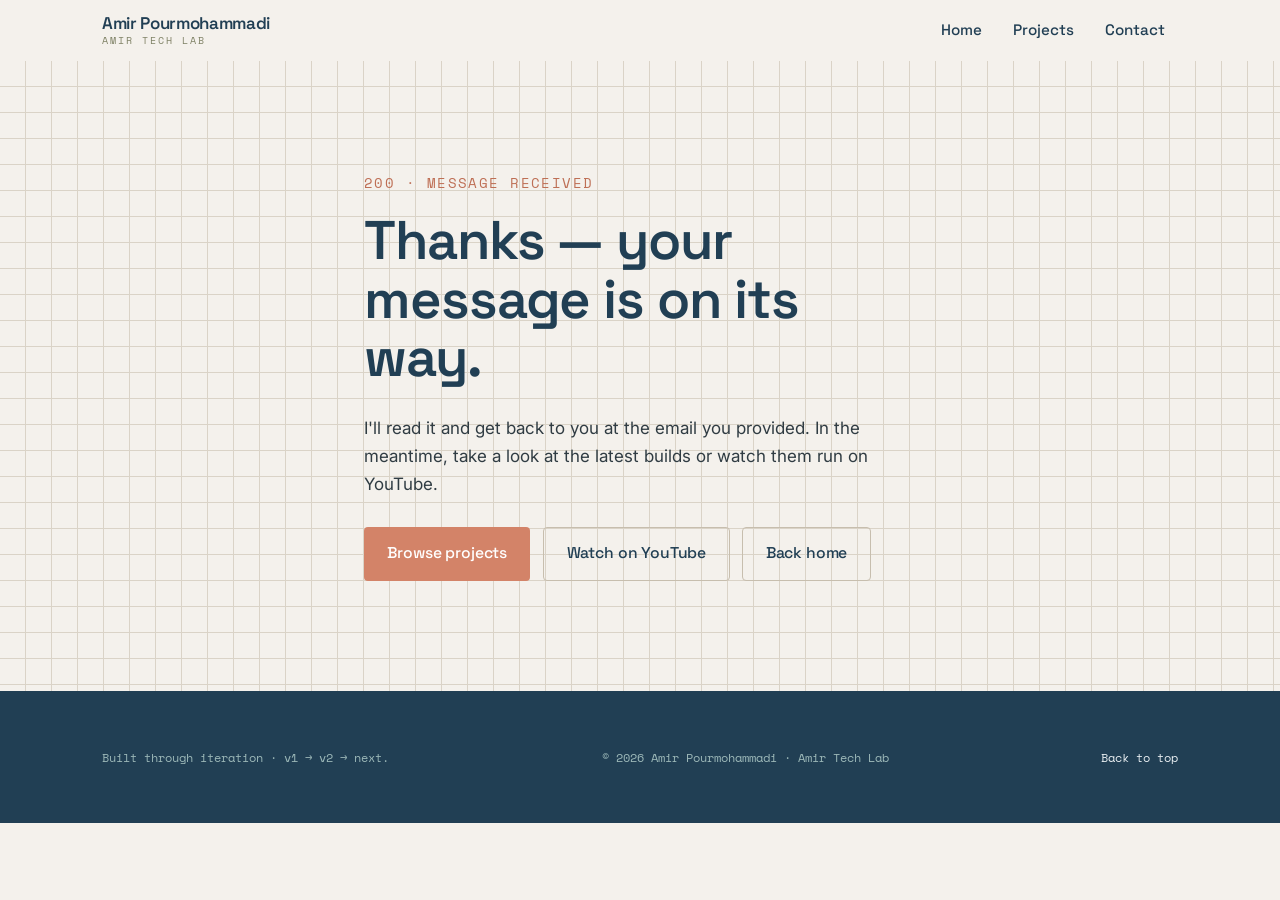
==== thank-you.html @ 1a4caf3c "Add files via upload" ====
<!DOCTYPE html>
<html lang="en">
<head>
  <meta charset="UTF-8" />
  <meta name="viewport" content="width=device-width, initial-scale=1.0" />
  <title>Message sent · Amir Tech Lab</title>
  <meta name="description" content="Thanks — your message was sent to Amir Pourmohammadi (Amir Tech Lab)." />
  <meta name="robots" content="noindex" />
  <link rel="icon" href="favicon.svg" type="image/svg+xml" />
  <link rel="icon" href="favicon.ico" sizes="any" />
  <link rel="preconnect" href="https://fonts.googleapis.com" />
  <link rel="preconnect" href="https://fonts.gstatic.com" crossorigin />
  <link href="https://fonts.googleapis.com/css2?family=Space+Grotesk:wght@400;500;600;700&family=Space+Mono:wght@400;700&family=Inter:wght@400;500;600&display=swap" rel="stylesheet" />
  <link rel="stylesheet" href="styles.css" />
</head>
<body>
  <header class="site-header" id="top">
    <div class="container nav">
      <a class="brand" href="index.html" aria-label="Amir Pourmohammadi — Amir Tech Lab, home">
        <span class="brand__name">Amir Pourmohammadi</span>
        <span class="brand__tag">Amir Tech Lab</span>
      </a>
      <nav aria-label="Primary">
        <ul class="nav__links">
          <li><a class="nav__link" href="index.html">Home</a></li>
          <li><a class="nav__link" href="index.html#projects">Projects</a></li>
          <li><a class="nav__link" href="index.html#contact">Contact</a></li>
        </ul>
      </nav>
    </div>
  </header>

  <main id="main" class="status-page grid-paper">
    <div class="container status-page__inner">
      <p class="code">200 · MESSAGE RECEIVED</p>
      <h1>Thanks — your message is on its way.</h1>
      <p>I'll read it and get back to you at the email you provided. In the meantime, take a look at the latest builds or watch them run on YouTube.</p>
      <div class="actions">
        <a class="btn btn--accent" href="index.html#projects">Browse projects</a>
        <a class="btn btn--ghost" href="https://www.youtube.com/@amirduino" target="_blank" rel="noopener">Watch on YouTube</a>
        <a class="btn btn--ghost" href="index.html">Back home</a>
      </div>
    </div>
  </main>

  <footer class="site-footer">
    <div class="container">
      <div class="footer__bottom" style="border-top:0;margin-top:0;padding-top:0">
        <span>Built through iteration · v1 → v2 → next.</span>
        <span>© <span id="year">2026</span> Amir Pourmohammadi · Amir Tech Lab</span>
        <a class="to-top" href="#top">Back to top</a>
      </div>
    </div>
  </footer>
  <script src="script.js"></script>
</body>
</html>
---- styles.css ----
/* ==========================================================================
   Amir Pourmohammadi · Amir Tech Lab — Portfolio styles
   --------------------------------------------------------------------------
   PALETTE: "A — Coastal Engineering Lab"
   To switch palettes later, edit the --c-* variables in :root below.
   One dominant color (Off-White bg + Ocean Blue), one secondary (Aqua Mist),
   one restrained accent (Coral). Nothing else fights for attention.
   ========================================================================== */

:root {
  /* ---- Palette A colors (edit these to re-theme the whole site) ---- */
  --c-off-white: #F4F1EC;   /* main background */
  --c-ocean:     #213F54;   /* headings, nav, strong text */
  --c-slate:     #303C43;   /* body text */
  --c-aqua:      #9CB8B8;   /* secondary / quiet surfaces & lines */
  --c-coral:     #D38368;   /* accent: buttons, active states (use sparingly) */
  --c-sand:      #D6C1AF;   /* warm surface tint */
  --c-olive:     #7F8266;   /* muted labels */
  --c-lilac:     #ADA0BD;   /* optional rare detail */

  /* ---- Derived / functional tokens ---- */
  --bg:           var(--c-off-white);
  --bg-panel:     #FBFAF6;
  --bg-sunk:      #ECE7DE;
  --text:         var(--c-slate);
  --text-strong:  var(--c-ocean);
  --line:         #DAD3C7;
  --line-strong:  #C7BEAE;
  --accent:       var(--c-coral);
  --accent-deep:  #BE6F55;

  /* ---- Type ---- */
  --font-display: "Space Grotesk", "Segoe UI", system-ui, -apple-system, sans-serif;
  --font-body:    "Inter", system-ui, -apple-system, "Segoe UI", Helvetica, Arial, sans-serif;
  --font-mono:    "Space Mono", ui-monospace, "SF Mono", "Cascadia Mono", Menlo, monospace;

  /* ---- Scale & rhythm ---- */
  --maxw: 1140px;
  --gap: clamp(1rem, 2vw, 1.75rem);
  --section-pad: clamp(3.5rem, 8vw, 6.5rem);
  --radius: 4px;          /* deliberately small — engineering, not glassy */
  --radius-lg: 8px;
  --shadow: 0 1px 2px rgba(33, 63, 84, .06), 0 8px 24px -12px rgba(33, 63, 84, .18);
  --shadow-lift: 0 2px 4px rgba(33, 63, 84, .08), 0 18px 40px -16px rgba(33, 63, 84, .28);
  --ease: cubic-bezier(.22, .61, .36, 1);
}

/* ---- Grid-paper backdrop, echoing the cutting mat in the build photos ---- */
.grid-paper {
  background-image:
    linear-gradient(var(--line) 1px, transparent 1px),
    linear-gradient(90deg, var(--line) 1px, transparent 1px);
  background-size: 26px 26px;
  background-position: -1px -1px;
}

/* ==========================================================================
   Base
   ========================================================================== */
*, *::before, *::after { box-sizing: border-box; }

html { scroll-behavior: smooth; }
@media (prefers-reduced-motion: reduce) {
  html { scroll-behavior: auto; }
}

body {
  margin: 0;
  background: var(--bg);
  color: var(--text);
  font-family: var(--font-body);
  font-size: 1.0625rem;
  line-height: 1.65;
  -webkit-font-smoothing: antialiased;
  text-rendering: optimizeLegibility;
}

h1, h2, h3, h4 {
  font-family: var(--font-display);
  color: var(--text-strong);
  line-height: 1.08;
  letter-spacing: -0.02em;
  margin: 0 0 .5em;
  font-weight: 600;
}

p { margin: 0 0 1rem; }
a { color: var(--accent-deep); text-decoration-color: var(--c-sand); text-underline-offset: 3px; }
a:hover { color: var(--accent); }
img { max-width: 100%; height: auto; display: block; }

.container {
  width: 100%;
  max-width: var(--maxw);
  margin-inline: auto;
  padding-inline: clamp(1.1rem, 4vw, 2rem);
}

/* Accessible skip link */
.skip-link {
  position: absolute; left: 1rem; top: -3rem;
  background: var(--c-ocean); color: #fff;
  padding: .6rem 1rem; border-radius: var(--radius); z-index: 200;
  transition: top .2s var(--ease);
}
.skip-link:focus { top: 1rem; color: #fff; }

/* Visible keyboard focus everywhere */
:focus-visible {
  outline: 3px solid var(--accent);
  outline-offset: 2px;
  border-radius: 2px;
}

/* The eyebrow / monospace label — a recurring lab-notebook device */
.eyebrow {
  font-family: var(--font-mono);
  font-size: .72rem;
  letter-spacing: .22em;
  text-transform: uppercase;
  color: var(--c-olive);
  margin: 0 0 1rem;
  display: inline-flex;
  align-items: center;
  gap: .6rem;
}
.eyebrow::before {
  content: "";
  width: 26px; height: 1px;
  background: var(--line-strong);
}

/* ==========================================================================
   Buttons
   ========================================================================== */
.btn {
  --btn-bg: var(--c-ocean);
  --btn-fg: #fff;
  display: inline-flex;
  align-items: center;
  gap: .55rem;
  font-family: var(--font-display);
  font-weight: 500;
  font-size: .98rem;
  letter-spacing: -0.01em;
  padding: .8rem 1.4rem;
  border-radius: var(--radius);
  border: 1px solid transparent;
  background: var(--btn-bg);
  color: var(--btn-fg);
  cursor: pointer;
  text-decoration: none;
  transition: transform .18s var(--ease), background .18s var(--ease),
              box-shadow .18s var(--ease), border-color .18s var(--ease);
}
.btn:hover { transform: translateY(-2px); box-shadow: var(--shadow); color: var(--btn-fg); }
.btn:active { transform: translateY(0); }

.btn--accent { --btn-bg: var(--accent); }
.btn--accent:hover { --btn-bg: var(--accent-deep); }

.btn--ghost {
  --btn-bg: transparent;
  --btn-fg: var(--c-ocean);
  border-color: var(--line-strong);
}
.btn--ghost:hover { --btn-fg: var(--c-ocean); border-color: var(--c-ocean); background: var(--bg-panel); }

.btn--small { padding: .55rem 1rem; font-size: .9rem; }

/* ==========================================================================
   Header / Navigation
   ========================================================================== */
.site-header {
  position: sticky;
  top: 0;
  z-index: 100;
  background: color-mix(in srgb, var(--bg) 88%, transparent);
  backdrop-filter: saturate(140%) blur(8px);
  border-bottom: 1px solid transparent;
  transition: border-color .25s var(--ease), background .25s var(--ease);
}
.site-header.is-scrolled {
  border-bottom-color: var(--line);
  background: color-mix(in srgb, var(--bg) 94%, transparent);
}
.nav {
  display: flex;
  align-items: center;
  justify-content: space-between;
  gap: 1rem;
  min-height: 60px;
}

.brand { display: flex; flex-direction: column; line-height: 1; text-decoration: none; }
.brand__name {
  font-family: var(--font-display);
  font-weight: 600;
  font-size: 1.06rem;
  color: var(--text-strong);
  letter-spacing: -0.02em;
}
.brand__tag {
  font-family: var(--font-mono);
  font-size: .62rem;
  letter-spacing: .2em;
  text-transform: uppercase;
  color: var(--c-olive);
  margin-top: .25rem;
}

.nav__links {
  display: flex;
  align-items: center;
  gap: .35rem;
  list-style: none;
  margin: 0; padding: 0;
}
.nav__link {
  position: relative;
  display: inline-block;
  font-family: var(--font-display);
  font-size: .95rem;
  font-weight: 500;
  color: var(--text-strong);
  text-decoration: none;
  padding: .5rem .8rem;
  border-radius: var(--radius);
  transition: color .18s var(--ease), background .18s var(--ease);
}
.nav__link::after {
  content: "";
  position: absolute;
  left: .8rem; right: .8rem; bottom: .32rem;
  height: 2px;
  background: var(--accent);
  transform: scaleX(0);
  transform-origin: left;
  transition: transform .22s var(--ease);
}
.nav__link:hover { color: var(--accent-deep); }
.nav__link.is-active { color: var(--c-ocean); }
.nav__link.is-active::after { transform: scaleX(1); }

.nav__cta { margin-left: .4rem; }

/* Hamburger */
.nav__toggle {
  display: none;
  width: 44px; height: 44px;
  border: 1px solid var(--line-strong);
  border-radius: var(--radius);
  background: var(--bg-panel);
  cursor: pointer;
  padding: 0;
  align-items: center;
  justify-content: center;
}
.nav__toggle-bars, .nav__toggle-bars::before, .nav__toggle-bars::after {
  display: block;
  width: 20px; height: 2px;
  background: var(--c-ocean);
  position: relative;
  transition: transform .25s var(--ease), opacity .2s var(--ease);
}
.nav__toggle-bars::before, .nav__toggle-bars::after { content: ""; position: absolute; left: 0; }
.nav__toggle-bars::before { top: -6px; }
.nav__toggle-bars::after  { top: 6px; }
.nav__toggle[aria-expanded="true"] .nav__toggle-bars { background: transparent; }
.nav__toggle[aria-expanded="true"] .nav__toggle-bars::before { transform: translateY(6px) rotate(45deg); }
.nav__toggle[aria-expanded="true"] .nav__toggle-bars::after  { transform: translateY(-6px) rotate(-45deg); }

@media (max-width: 820px) {
  .nav__toggle { display: inline-flex; }
  .nav__links {
    position: absolute;
    top: 100%; left: 0; right: 0;
    flex-direction: column;
    align-items: stretch;
    gap: 0;
    background: var(--bg-panel);
    border-bottom: 1px solid var(--line);
    box-shadow: var(--shadow);
    padding: .5rem clamp(1.1rem, 4vw, 2rem) 1.1rem;
    transform: translateY(-8px);
    opacity: 0;
    visibility: hidden;
    transition: opacity .2s var(--ease), transform .2s var(--ease), visibility .2s;
  }
  .nav__links.is-open { opacity: 1; visibility: visible; transform: translateY(0); }
  .nav__link { padding: .85rem .4rem; border-bottom: 1px solid var(--line); border-radius: 0; }
  .nav__link::after { display: none; }
  .nav__link.is-active { color: var(--accent-deep); }
  .nav__cta { margin: .9rem 0 0; justify-content: center; }
}

/* ==========================================================================
   Hero
   ========================================================================== */
.hero {
  position: relative;
  overflow: hidden;
  padding-top: clamp(2.5rem, 6vw, 4.5rem);
  padding-bottom: var(--section-pad);
  background:
    radial-gradient(120% 90% at 85% -10%, color-mix(in srgb, var(--c-aqua) 26%, transparent), transparent 60%),
    var(--bg);
}
.hero__grid {
  display: grid;
  grid-template-columns: 1.05fr .95fr;
  gap: clamp(1.5rem, 4vw, 3.5rem);
  align-items: center;
}
.hero__intro p {
  font-size: 1.15rem;
  max-width: 46ch;
  color: var(--text);
}
.hero h1 {
  font-size: clamp(2.3rem, 5.6vw, 3.9rem);
  margin-bottom: 1.1rem;
}
.hero h1 .accentword { color: var(--accent-deep); }
.hero__actions { display: flex; flex-wrap: wrap; gap: .8rem; margin-top: 1.6rem; }

/* Hero specs row — monospace, like a parts list header */
.hero__specs {
  display: flex;
  flex-wrap: wrap;
  gap: .5rem 1.4rem;
  margin-top: 2.2rem;
  padding-top: 1.3rem;
  border-top: 1px solid var(--line);
  font-family: var(--font-mono);
  font-size: .72rem;
  letter-spacing: .08em;
  color: var(--c-olive);
  text-transform: uppercase;
}
.hero__specs span { display: inline-flex; align-items: center; gap: .5rem; }
.hero__specs span::before { content: "▸"; color: var(--c-aqua); }

/* Hero media: photo framed like a lab plate, with a circuit-trace overlay */
.hero__media { position: relative; }
.hero__plate {
  position: relative;
  border: 1px solid var(--line-strong);
  border-radius: var(--radius-lg);
  background: var(--bg-panel);
  padding: 12px;
  box-shadow: var(--shadow-lift);
}
.hero__plate img {
  border-radius: var(--radius);
  width: 100%;
  aspect-ratio: 4 / 3;
  object-fit: cover;
}
.hero__plate-tag {
  position: absolute;
  left: 12px; bottom: 12px;
  font-family: var(--font-mono);
  font-size: .66rem;
  letter-spacing: .12em;
  text-transform: uppercase;
  color: #fff;
  background: color-mix(in srgb, var(--c-ocean) 88%, transparent);
  padding: .35rem .6rem;
  border-radius: var(--radius);
}
.hero__circuit {
  position: absolute;
  inset: -18px -18px auto auto;
  width: 160px; height: 160px;
  z-index: -1;
  color: var(--c-aqua);
  opacity: .9;
}
.hero__circuit path, .hero__circuit line { stroke: currentColor; stroke-width: 1.4; fill: none; }
.hero__circuit circle { fill: var(--accent); }

/* Animated trace (respects reduced motion) */
.trace {
  stroke-dasharray: 240;
  stroke-dashoffset: 240;
  animation: trace-draw 3.4s var(--ease) forwards;
}
@keyframes trace-draw { to { stroke-dashoffset: 0; } }
@media (prefers-reduced-motion: reduce) {
  .trace { animation: none; stroke-dashoffset: 0; }
}

@media (max-width: 880px) {
  .hero__grid { grid-template-columns: 1fr; }
  .hero__media { order: -1; max-width: 460px; }
}

/* ==========================================================================
   Generic section scaffolding
   ========================================================================== */
.section { padding-block: var(--section-pad); }
.section--sunk { background: var(--bg-sunk); border-block: 1px solid var(--line); }
.section__head { max-width: 60ch; margin-bottom: clamp(2rem, 4vw, 3rem); }
.section__head h2 { font-size: clamp(1.8rem, 3.6vw, 2.6rem); }
.section__head p { color: var(--text); font-size: 1.08rem; }

/* ==========================================================================
   Project cards
   ========================================================================== */
.projects__grid {
  display: grid;
  grid-template-columns: repeat(2, 1fr);
  gap: clamp(1.2rem, 2.5vw, 2rem);
}
@media (max-width: 720px) { .projects__grid { grid-template-columns: 1fr; } }

.card {
  display: flex;
  flex-direction: column;
  background: var(--bg-panel);
  border: 1px solid var(--line);
  border-radius: var(--radius-lg);
  overflow: hidden;
  transition: transform .22s var(--ease), box-shadow .22s var(--ease), border-color .22s var(--ease);
}
.card:hover { transform: translateY(-4px); box-shadow: var(--shadow-lift); border-color: var(--line-strong); }

.card__media { position: relative; aspect-ratio: 16 / 10; overflow: hidden; background: var(--bg-sunk); }
.card__media img { width: 100%; height: 100%; object-fit: cover; transition: transform .5s var(--ease); }
.card:hover .card__media img { transform: scale(1.04); }

.card__badge {
  position: absolute; top: .7rem; left: .7rem;
  font-family: var(--font-mono);
  font-size: .66rem; letter-spacing: .1em; text-transform: uppercase;
  background: var(--accent); color: #fff;
  padding: .28rem .55rem; border-radius: var(--radius);
}
.card__video-flag {
  position: absolute; top: .7rem; right: .7rem;
  display: inline-flex; align-items: center; gap: .35rem;
  font-family: var(--font-mono);
  font-size: .64rem; letter-spacing: .08em; text-transform: uppercase;
  background: color-mix(in srgb, var(--c-ocean) 86%, transparent); color: #fff;
  padding: .28rem .5rem; border-radius: var(--radius);
}
.card__video-flag svg { width: 12px; height: 12px; }

.card__body { padding: 1.3rem 1.4rem 1.5rem; display: flex; flex-direction: column; flex: 1; }
.card__title { font-size: 1.4rem; margin-bottom: .35rem; }
.card__problem { font-size: .95rem; color: var(--c-olive); font-style: italic; margin-bottom: .75rem; }
.card__desc { font-size: .98rem; margin-bottom: 1.1rem; }

/* monospace spec strip — the signature component label */
.card__specs {
  font-family: var(--font-mono);
  font-size: .7rem;
  letter-spacing: .06em;
  color: var(--c-ocean);
  background: var(--bg-sunk);
  border: 1px solid var(--line);
  border-radius: var(--radius);
  padding: .5rem .65rem;
  margin-bottom: 1.1rem;
}

.tags { display: flex; flex-wrap: wrap; gap: .4rem; margin-bottom: 1.3rem; }
.tag {
  font-family: var(--font-mono);
  font-size: .68rem; letter-spacing: .04em;
  color: var(--c-slate);
  background: transparent;
  border: 1px solid var(--line-strong);
  padding: .22rem .55rem;
  border-radius: 100px;
}

.card__foot { margin-top: auto; }

/* ==========================================================================
   About
   ========================================================================== */
.about__grid {
  display: grid;
  grid-template-columns: 1.2fr .8fr;
  gap: clamp(1.5rem, 4vw, 3rem);
  align-items: start;
}
@media (max-width: 820px) { .about__grid { grid-template-columns: 1fr; } }
.about__lead { font-size: 1.18rem; color: var(--text-strong); }
.about__interests { list-style: none; margin: 1.4rem 0 0; padding: 0; display: grid; gap: .55rem; }
.about__interests li {
  display: flex; align-items: baseline; gap: .7rem;
  font-size: 1rem;
}
.about__interests li::before {
  content: attr(data-n);
  font-family: var(--font-mono);
  font-size: .72rem;
  color: var(--accent-deep);
  flex: none;
}
.about__card {
  background: var(--bg-panel);
  border: 1px solid var(--line);
  border-radius: var(--radius-lg);
  padding: 1.4rem;
  box-shadow: var(--shadow);
}
.about__card h3 { font-size: 1.05rem; margin-bottom: .8rem; }
.about__stat { font-family: var(--font-mono); font-size: .8rem; color: var(--c-olive); display: flex; justify-content: space-between; padding: .5rem 0; border-bottom: 1px dashed var(--line); }
.about__stat:last-child { border-bottom: 0; }
.about__stat strong { color: var(--c-ocean); font-weight: 700; }

/* ==========================================================================
   Skills
   ========================================================================== */
.skills__grid {
  display: grid;
  grid-template-columns: repeat(auto-fit, minmax(220px, 1fr));
  gap: clamp(1rem, 2vw, 1.5rem);
}
.skill-group {
  background: var(--bg-panel);
  border: 1px solid var(--line);
  border-top: 3px solid var(--c-aqua);
  border-radius: var(--radius-lg);
  padding: 1.3rem 1.35rem 1.5rem;
}
.skill-group:nth-child(2) { border-top-color: var(--c-sand); }
.skill-group:nth-child(3) { border-top-color: var(--c-olive); }
.skill-group:nth-child(4) { border-top-color: var(--c-lilac); }
.skill-group h3 {
  font-size: 1.05rem;
  display: flex; align-items: center; gap: .6rem;
}
.skill-group__n { font-family: var(--font-mono); font-size: .72rem; color: var(--c-olive); }
.skill-group ul { list-style: none; margin: .9rem 0 0; padding: 0; display: grid; gap: .5rem; }
.skill-group li { font-size: .95rem; display: flex; align-items: baseline; gap: .55rem; }
.skill-group li::before { content: "—"; color: var(--c-aqua); flex: none; }

/* ==========================================================================
   Contact
   ========================================================================== */
.contact__grid {
  display: grid;
  grid-template-columns: 1fr 1fr;
  gap: clamp(1.5rem, 4vw, 3rem);
  align-items: start;
}
@media (max-width: 820px) { .contact__grid { grid-template-columns: 1fr; } }

.contact__links { list-style: none; margin: 1.6rem 0 0; padding: 0; display: grid; gap: .85rem; }
.contact__links a {
  display: inline-flex; align-items: center; gap: .7rem;
  font-family: var(--font-display); font-weight: 500;
  color: var(--text-strong); text-decoration: none;
}
.contact__links a:hover { color: var(--accent-deep); }
.contact__links svg { width: 20px; height: 20px; flex: none; color: var(--c-olive); }
.contact__links a:hover svg { color: var(--accent-deep); }

.form { display: grid; gap: 1rem; }
.field { display: grid; gap: .35rem; }
.field label { font-family: var(--font-display); font-size: .9rem; font-weight: 500; color: var(--text-strong); }
.field input, .field textarea {
  font-family: var(--font-body);
  font-size: 1rem;
  color: var(--text);
  background: var(--bg-panel);
  border: 1px solid var(--line-strong);
  border-radius: var(--radius);
  padding: .75rem .85rem;
  width: 100%;
  transition: border-color .18s var(--ease), box-shadow .18s var(--ease);
}
.field input:focus, .field textarea:focus {
  outline: none;
  border-color: var(--accent);
  box-shadow: 0 0 0 3px color-mix(in srgb, var(--accent) 22%, transparent);
}
.field textarea { resize: vertical; min-height: 130px; }

/* Honeypot — visually & programmatically hidden from real users */
.hp { position: absolute; left: -9999px; top: auto; width: 1px; height: 1px; overflow: hidden; }

.form__status {
  font-family: var(--font-mono);
  font-size: .82rem;
  min-height: 1.2em;
}
.form__status.is-error { color: var(--accent-deep); }
.form__status.is-ok { color: var(--c-olive); }
.btn[aria-busy="true"] { opacity: .7; pointer-events: none; }

/* ==========================================================================
   Footer
   ========================================================================== */
.site-footer {
  background: var(--c-ocean);
  color: #E8EEF1;
  padding-block: clamp(2.5rem, 5vw, 3.5rem);
}
.site-footer a { color: #E8EEF1; }
.footer__top { display: flex; flex-wrap: wrap; justify-content: space-between; gap: 1.5rem; align-items: flex-start; }
.footer__brand .brand__name { color: #fff; }
.footer__brand .brand__tag { color: var(--c-aqua); }
.footer__links { display: flex; gap: 1.2rem; list-style: none; margin: 0; padding: 0; }
.footer__links a { display: inline-flex; align-items: center; gap: .45rem; text-decoration: none; font-family: var(--font-display); font-size: .95rem; }
.footer__links a:hover { color: var(--c-aqua); }
.footer__links svg { width: 18px; height: 18px; }
.footer__bottom {
  display: flex; flex-wrap: wrap; justify-content: space-between; gap: 1rem;
  margin-top: 2rem; padding-top: 1.4rem;
  border-top: 1px solid color-mix(in srgb, #fff 16%, transparent);
  font-family: var(--font-mono); font-size: .76rem; color: var(--c-aqua);
}
.footer__bottom a { text-decoration: none; }
.footer__bottom a:hover { color: #fff; }
.to-top { display: inline-flex; align-items: center; gap: .4rem; }

/* ==========================================================================
   Scroll-reveal (progressive enhancement; content visible without JS)
   ========================================================================== */
.reveal { opacity: 0; transform: translateY(18px); transition: opacity .6s var(--ease), transform .6s var(--ease); }
.reveal.is-visible { opacity: 1; transform: none; }
.js-ready .reveal { will-change: opacity, transform; }
@media (prefers-reduced-motion: reduce) {
  .reveal { opacity: 1; transform: none; transition: none; }
}

/* ==========================================================================
   Project detail pages
   ========================================================================== */
.proj-hero {
  padding-top: clamp(2rem, 5vw, 3.5rem);
  padding-bottom: clamp(2rem, 4vw, 3rem);
  border-bottom: 1px solid var(--line);
}
.proj-hero__meta { display: flex; flex-wrap: wrap; align-items: center; gap: .7rem; margin-bottom: 1rem; }
.proj-hero h1 { font-size: clamp(2.1rem, 5vw, 3.3rem); }
.proj-hero__summary { font-size: 1.2rem; max-width: 60ch; color: var(--text); }
.back-link {
  font-family: var(--font-mono); font-size: .76rem; letter-spacing: .08em; text-transform: uppercase;
  text-decoration: none; color: var(--c-olive); display: inline-flex; align-items: center; gap: .45rem;
  margin-bottom: 1.3rem;
}
.back-link:hover { color: var(--accent-deep); }

.proj-layout {
  display: grid;
  grid-template-columns: 200px 1fr;
  gap: clamp(1.5rem, 4vw, 3.5rem);
  align-items: start;
  padding-block: var(--section-pad);
}
@media (max-width: 880px) { .proj-layout { grid-template-columns: 1fr; } }

/* In-page contents rail (sticky on desktop) */
.proj-toc { position: sticky; top: 84px; font-family: var(--font-mono); font-size: .78rem; }
.proj-toc h2 { font-family: var(--font-mono); font-size: .7rem; letter-spacing: .16em; text-transform: uppercase; color: var(--c-olive); margin-bottom: .8rem; }
.proj-toc ol { list-style: none; margin: 0; padding: 0; counter-reset: toc; display: grid; gap: .5rem; }
.proj-toc a { display: block; text-decoration: none; color: var(--text); padding: .15rem 0 .15rem .2rem; border-left: 2px solid transparent; }
.proj-toc a:hover { color: var(--accent-deep); border-left-color: var(--c-aqua); }
@media (max-width: 880px) { .proj-toc { position: static; margin-bottom: 1rem; } .proj-toc ol { grid-auto-flow: row; } }

.proj-block { margin-bottom: clamp(2.2rem, 5vw, 3.2rem); scroll-margin-top: 84px; }
.proj-block > h2 {
  font-size: 1.5rem;
  display: flex; align-items: baseline; gap: .7rem;
  padding-bottom: .6rem;
  border-bottom: 1px solid var(--line);
  margin-bottom: 1.1rem;
}
.proj-block > h2 .n { font-family: var(--font-mono); font-size: .85rem; color: var(--accent-deep); }

/* "process is valuable" callouts: revisions & failures get a real frame */
.note {
  border: 1px solid var(--line-strong);
  border-left: 4px solid var(--c-aqua);
  background: var(--bg-panel);
  border-radius: var(--radius);
  padding: 1rem 1.15rem;
  margin: 1rem 0;
}
.note--revision { border-left-color: var(--accent); }
.note--failure  { border-left-color: var(--c-olive); }
.note__label {
  font-family: var(--font-mono); font-size: .68rem; letter-spacing: .14em; text-transform: uppercase;
  color: var(--c-olive); margin-bottom: .35rem; display: block;
}

/* Spec table on project pages */
.spec-table { width: 100%; border-collapse: collapse; font-size: .95rem; }
.spec-table th, .spec-table td { text-align: left; padding: .6rem .2rem; border-bottom: 1px dashed var(--line); vertical-align: top; }
.spec-table th { font-family: var(--font-mono); font-size: .76rem; letter-spacing: .04em; color: var(--c-olive); font-weight: 400; width: 38%; }

/* Image gallery (lightbox-enabled) */
.gallery { display: grid; grid-template-columns: repeat(auto-fit, minmax(200px, 1fr)); gap: .9rem; margin: 1.1rem 0; }
.gallery figure { margin: 0; }
.gallery button.shot {
  display: block; width: 100%; padding: 0; cursor: zoom-in;
  border: 1px solid var(--line); border-radius: var(--radius); overflow: hidden; background: var(--bg-sunk);
}
.gallery img { aspect-ratio: 4 / 3; object-fit: cover; width: 100%; transition: transform .4s var(--ease); }
.gallery button.shot:hover img { transform: scale(1.05); }
.gallery figcaption { font-family: var(--font-mono); font-size: .72rem; color: var(--c-olive); margin-top: .4rem; }

/* Placeholder frame for media not yet supplied */
.placeholder {
  display: flex; flex-direction: column; align-items: center; justify-content: center; gap: .5rem;
  aspect-ratio: 4 / 3;
  border: 2px dashed var(--line-strong);
  border-radius: var(--radius);
  background:
    repeating-linear-gradient(45deg, transparent, transparent 10px, color-mix(in srgb, var(--c-sand) 30%, transparent) 10px, color-mix(in srgb, var(--c-sand) 30%, transparent) 11px),
    var(--bg-sunk);
  color: var(--c-olive);
  text-align: center;
  padding: 1rem;
}
.placeholder__title { font-family: var(--font-display); font-weight: 600; color: var(--c-ocean); }
.placeholder code { font-family: var(--font-mono); font-size: .78rem; color: var(--accent-deep); background: var(--bg-panel); padding: .15rem .4rem; border-radius: 3px; }

/* ==========================================================================
   Video section
   ========================================================================== */
.video-block {
  background: var(--bg-panel);
  border: 1px solid var(--line);
  border-radius: var(--radius-lg);
  padding: clamp(1rem, 2vw, 1.4rem);
}
.video-block video {
  width: 100%;
  border-radius: var(--radius);
  background: #000;
  display: block;
  aspect-ratio: 16 / 9;
  object-fit: cover;
}
.video-block--square video { aspect-ratio: 1 / 1; max-width: 520px; margin-inline: auto; }
.video-block__cap {
  display: flex; flex-wrap: wrap; justify-content: space-between; align-items: center; gap: .8rem;
  margin-top: .9rem;
}
.video-block__cap p { margin: 0; font-size: .92rem; color: var(--c-olive); }
.video-empty {
  text-align: center; padding: 2rem 1rem; color: var(--c-olive);
  font-family: var(--font-mono); font-size: .85rem;
}

/* ==========================================================================
   Lightbox
   ========================================================================== */
.lightbox {
  position: fixed; inset: 0; z-index: 300;
  display: none; align-items: center; justify-content: center;
  background: color-mix(in srgb, var(--c-slate) 88%, transparent);
  padding: 4vmin;
}
.lightbox.is-open { display: flex; }
.lightbox img { max-width: 92vw; max-height: 86vh; border-radius: var(--radius); box-shadow: var(--shadow-lift); }
.lightbox__close {
  position: absolute; top: 3vmin; right: 3vmin;
  width: 44px; height: 44px; border-radius: 50%;
  border: 1px solid rgba(255,255,255,.4); background: rgba(0,0,0,.3); color: #fff;
  font-size: 1.4rem; cursor: pointer; line-height: 1;
}
.lightbox__close:hover { background: rgba(0,0,0,.55); }
.lightbox__cap { position: absolute; bottom: 3vmin; left: 0; right: 0; text-align: center; color: #fff; font-family: var(--font-mono); font-size: .8rem; }

/* ==========================================================================
   Simple status pages (thank-you / 404)
   ========================================================================== */
.status-page {
  min-height: 70vh;
  display: flex; align-items: center;
}
.status-page__inner { max-width: 56ch; }
.status-page h1 { font-size: clamp(2.2rem, 6vw, 3.4rem); }
.status-page .code { font-family: var(--font-mono); color: var(--accent-deep); font-size: .9rem; letter-spacing: .1em; }
.status-page .actions { display: flex; flex-wrap: wrap; gap: .8rem; margin-top: 1.8rem; }

/* Utilities */
.visually-hidden {
  position: absolute !important; width: 1px; height: 1px; padding: 0; margin: -1px;
  overflow: hidden; clip: rect(0 0 0 0); white-space: nowrap; border: 0;
}
.mt-2 { margin-top: 2rem; }
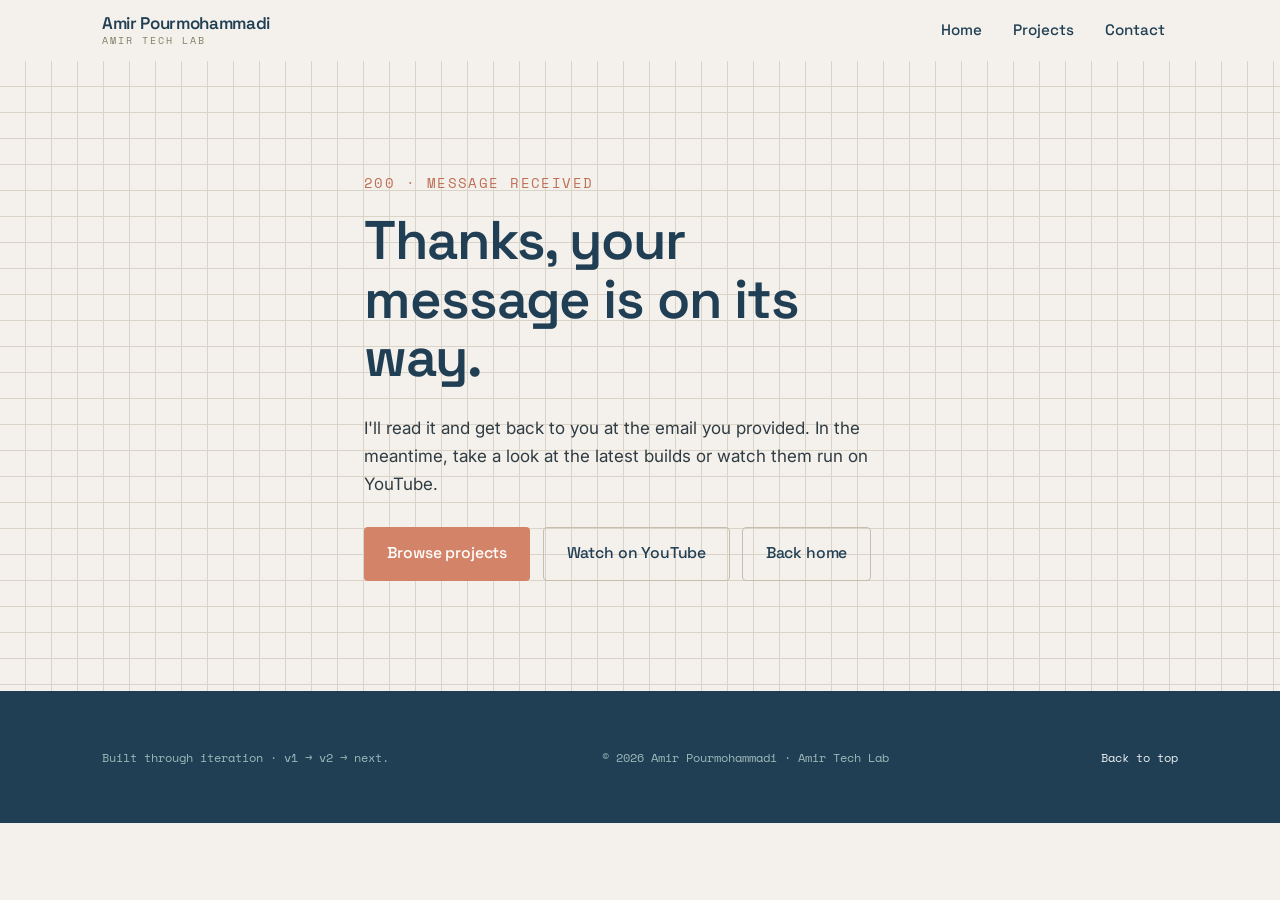
==== commit af923aa5: "Update thank-you.html" ====
--- a/thank-you.html
+++ b/thank-you.html
@@ -4,7 +4,7 @@
   <meta charset="UTF-8" />
   <meta name="viewport" content="width=device-width, initial-scale=1.0" />
   <title>Message sent · Amir Tech Lab</title>
-  <meta name="description" content="Thanks — your message was sent to Amir Pourmohammadi (Amir Tech Lab)." />
+  <meta name="description" content="Thanks, your message was sent to Amir Pourmohammadi (Amir Tech Lab)." />
   <meta name="robots" content="noindex" />
   <link rel="icon" href="favicon.svg" type="image/svg+xml" />
   <link rel="icon" href="favicon.ico" sizes="any" />
@@ -33,7 +33,7 @@
   <main id="main" class="status-page grid-paper">
     <div class="container status-page__inner">
       <p class="code">200 · MESSAGE RECEIVED</p>
-      <h1>Thanks — your message is on its way.</h1>
+      <h1>Thanks, your message is on its way.</h1>
       <p>I'll read it and get back to you at the email you provided. In the meantime, take a look at the latest builds or watch them run on YouTube.</p>
       <div class="actions">
         <a class="btn btn--accent" href="index.html#projects">Browse projects</a>
